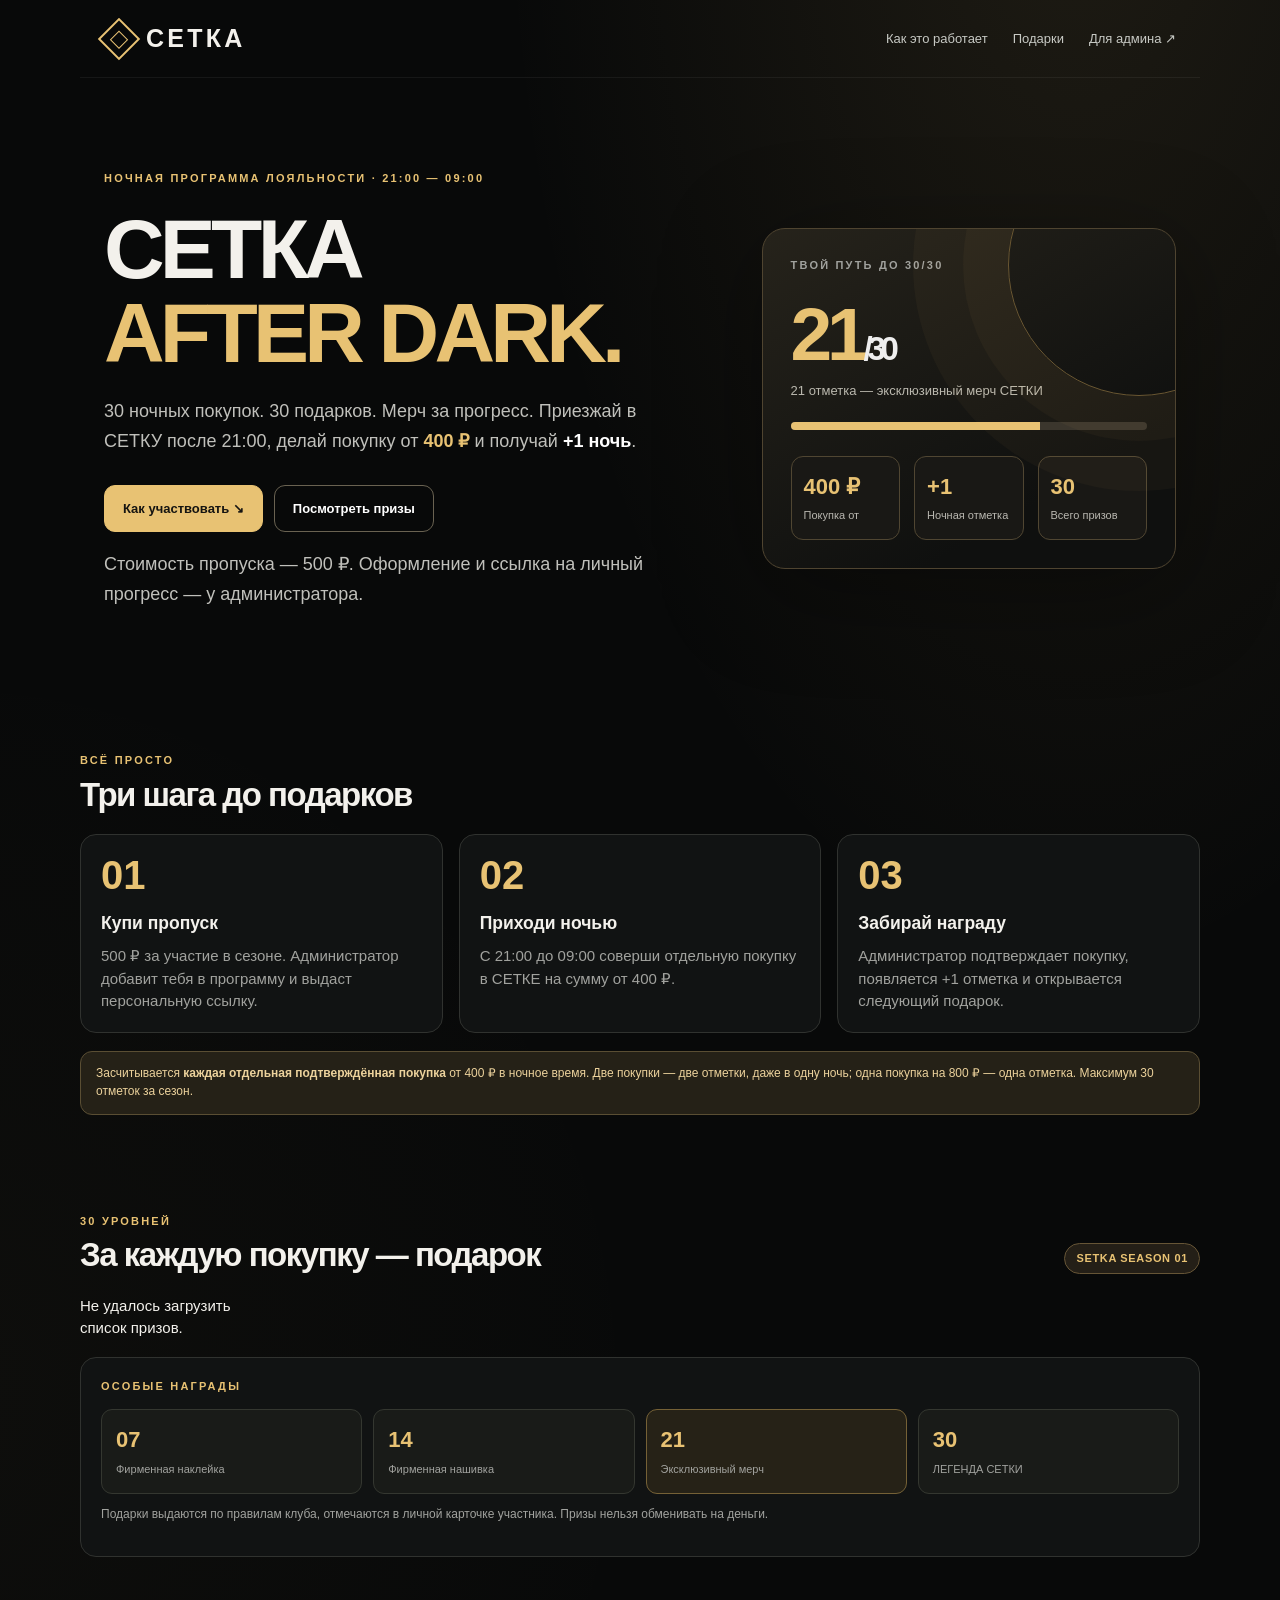
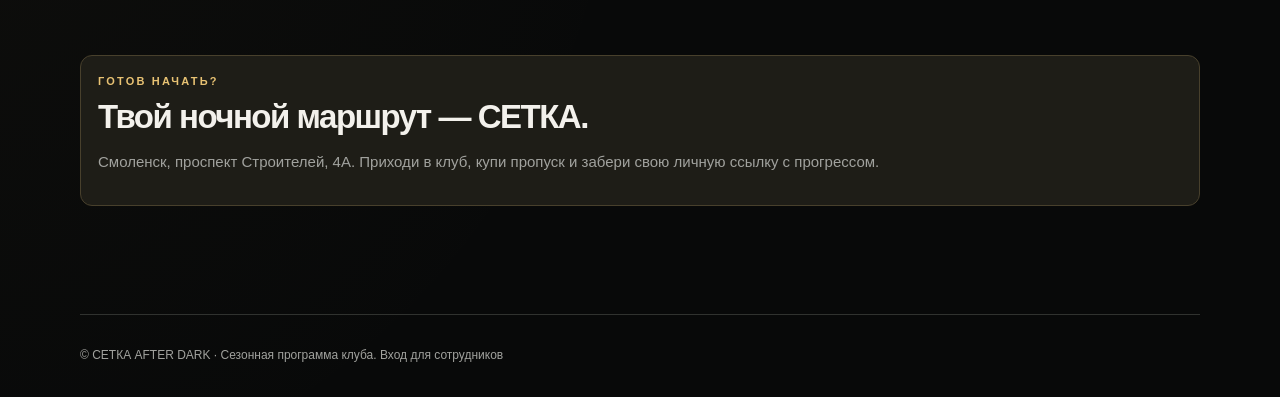
==== static/index.html @ d8ca376a "Rename index.html to static/index.html" ====
<!doctype html><html lang="ru"><head><meta charset="UTF-8"><meta name="viewport" content="width=device-width,initial-scale=1"><meta name="theme-color" content="#080909"><meta name="description" content="СЕТКА AFTER DARK — клубная ночная программа: 30 покупок после 21:00, подарки и мерч."><title>СЕТКА AFTER DARK — 30 ночных покупок</title><link rel="stylesheet" href="/app.css"></head><body data-page="home">
<header class="wrap topbar"><a class="brand" href="/"><i class="brand-icon"></i>СЕТКА</a><nav class="nav"><a href="#how">Как это работает</a><a href="#prizes">Подарки</a><a class="keep" href="/admin">Для админа ↗</a></nav></header>
<main><section class="wrap hero"><div><div class="eyebrow">НОЧНАЯ ПРОГРАММА ЛОЯЛЬНОСТИ · 21:00 — 09:00</div><h1>СЕТКА<br><em>AFTER DARK.</em></h1><p>30 ночных покупок. 30 подарков. Мерч за прогресс. Приезжай в СЕТКУ после 21:00, делай покупку от <b style="color:#e8c273">400 ₽</b> и получай <b style="color:#fff">+1 ночь</b>.</p><div class="actions"><a class="btn btn-gold" href="#how">Как участвовать ↘</a><a class="btn btn-ghost" href="#prizes">Посмотреть призы</a></div><p class="small muted" style="margin-top:18px">Стоимость пропуска — 500 ₽. Оформление и ссылка на личный прогресс — у администратора.</p></div><div class="hero-visual"><div class="vtitle">ТВОЙ ПУТЬ ДО 30/30</div><div class="big-number">21<span style="font-size:33px;color:#eee">/30</span></div><div class="visual-note">21 отметка — эксклюзивный мерч СЕТКИ</div><div class="demo-progress"><div></div></div><div class="three"><div class="mini"><b>400 ₽</b><span>Покупка от</span></div><div class="mini"><b>+1</b><span>Ночная отметка</span></div><div class="mini"><b>30</b><span>Всего призов</span></div></div></div></section>
<section class="wrap section" id="how"><div class="section-head"><div><div class="eyebrow">ВСЁ ПРОСТО</div><h2>Три шага до подарков</h2></div></div><div class="cards"><div class="step-card"><div class="step-num">01</div><h3>Купи пропуск</h3><p>500 ₽ за участие в сезоне. Администратор добавит тебя в программу и выдаст персональную ссылку.</p></div><div class="step-card"><div class="step-num">02</div><h3>Приходи ночью</h3><p>С 21:00 до 09:00 соверши отдельную покупку в СЕТКЕ на сумму от 400 ₽.</p></div><div class="step-card"><div class="step-num">03</div><h3>Забирай награду</h3><p>Администратор подтверждает покупку, появляется +1 отметка и открывается следующий подарок.</p></div></div><div class="notice" style="margin-top:18px">Засчитывается <b>каждая отдельная подтверждённая покупка</b> от 400 ₽ в ночное время. Две покупки — две отметки, даже в одну ночь; одна покупка на 800 ₽ — одна отметка. Максимум 30 отметок за сезон.</div></section>
<section class="wrap section" id="prizes"><div class="section-head"><div><div class="eyebrow">30 УРОВНЕЙ</div><h2>За каждую покупку — подарок</h2></div><span class="chip">SETKA SEASON 01</span></div><div id="homePrizes" class="prizes-grid"></div><div class="panel" style="margin-top:18px"><div class="eyebrow">ОСОБЫЕ НАГРАДЫ</div><div class="milestones" style="margin-top:15px"><div class="milestone"><b>07</b><span>Фирменная наклейка</span></div><div class="milestone"><b>14</b><span>Фирменная нашивка</span></div><div class="milestone on"><b>21</b><span>Эксклюзивный мерч</span></div><div class="milestone"><b>30</b><span>ЛЕГЕНДА СЕТКИ</span></div></div><p class="muted small">Подарки выдаются по правилам клуба, отмечаются в личной карточке участника. Призы нельзя обменивать на деньги.</p></div></section>
<section class="wrap section"><div class="callout"><div class="eyebrow">ГОТОВ НАЧАТЬ?</div><h2 style="margin:10px 0">Твой ночной маршрут — СЕТКА.</h2><p class="muted">Смоленск, проспект Строителей, 4А. Приходи в клуб, купи пропуск и забери свою личную ссылку с прогрессом.</p></div></section></main><footer class="wrap footer">© СЕТКА AFTER DARK · Сезонная программа клуба. <a href="/admin">Вход для сотрудников</a></footer><script src="/app.js" defer></script></body></html>
---- app.css ----
:root{--bg:#080909;--surface:#111313;--surface2:#1a1c1b;--surface3:#242625;--gold:#e8c273;--gold2:#aa8a4d;--fg:#f3f1ec;--muted:#a1a29e;--line:#30322f;--green:#9fd7ab;--red:#ffa39c;--r:16px}*{box-sizing:border-box}html{scroll-behavior:smooth}body{margin:0;background:radial-gradient(ellipse at 84% -10%,rgba(232,194,115,.10),transparent 38%),radial-gradient(ellipse at -5% 70%,rgba(187,160,99,.035),transparent 38%),var(--bg);color:var(--fg);font:15px/1.48 Inter,Arial,Helvetica,sans-serif;min-height:100vh}button,input{font:inherit}button{cursor:pointer}a{color:inherit;text-decoration:none}a:hover{color:var(--gold)}.wrap{max-width:1120px;margin:auto;padding:0 24px}.topbar{height:78px;display:flex;align-items:center;justify-content:space-between;border-bottom:1px solid rgba(255,255,255,.055)}.brand{font-size:25px;font-weight:900;letter-spacing:.13em;display:flex;align-items:center;gap:12px}.brand-icon{width:30px;height:30px;border:2px solid var(--gold);transform:rotate(45deg);display:inline-grid;place-items:center}.brand-icon:after{content:'';width:11px;height:11px;border:1px solid var(--gold)}.eyebrow{font-size:11px;font-weight:800;letter-spacing:.2em;color:var(--gold);text-transform:uppercase}.nav{display:flex;align-items:center;gap:25px;font-size:13px;color:#c7c9c4}.chip{color:var(--gold);border:1px solid #665536;background:#241f17;border-radius:999px;padding:6px 11px;font-size:11px;font-weight:800;letter-spacing:.06em}.hero{display:grid;grid-template-columns:1.2fr .8fr;gap:36px;align-items:center;padding-top:92px;padding-bottom:85px}.hero h1{font-size:clamp(42px,7vw,84px);line-height:1;letter-spacing:-.057em;margin:21px 0 22px;font-weight:900}.hero h1 em{color:var(--gold);font-style:normal}.hero p{color:#c0c0bb;font-size:18px;max-width:560px;line-height:1.65}.actions{display:flex;flex-wrap:wrap;gap:11px;margin-top:28px}.btn{border:1px solid var(--line);background:#222522;color:#fff;padding:13px 18px;min-height:47px;border-radius:11px;display:inline-flex;align-items:center;justify-content:center;gap:9px;font-size:13px;font-weight:800;transition:filter .15s,transform .15s}.btn:hover{filter:brightness(1.1);color:inherit}.btn:active{transform:translateY(1px)}.btn-gold{background:var(--gold);color:#151411;border-color:var(--gold)}.btn-gold:hover{color:#151411}.btn-ghost{background:transparent;border-color:#696251}.btn-red{background:#4a201d;border-color:#6e3530;color:#ffd2ce}.btn-small{font-size:12px;min-height:36px;padding:7px 10px}.btn:disabled{opacity:.48;cursor:not-allowed}.hero-visual{background:linear-gradient(150deg,#26231b,#0f100f 75%);border:1px solid #4f4430;border-radius:23px;padding:28px;box-shadow:0 20px 100px rgba(0,0,0,.35);position:relative;overflow:hidden}.hero-visual:before{content:'';position:absolute;width:260px;height:260px;right:-95px;top:-95px;border:1px solid #6a5732;border-radius:50%;box-shadow:0 0 0 45px rgba(232,194,115,.035),0 0 0 95px rgba(232,194,115,.035)}.vtitle{font-size:11px;color:var(--muted);letter-spacing:.2em;font-weight:800}.big-number{font-weight:900;font-size:75px;letter-spacing:-.07em;line-height:1.1;color:var(--gold);margin:20px 0 5px}.visual-note{font-size:13px;color:#bab8ae}.demo-progress{width:100%;height:8px;border-radius:12px;overflow:hidden;background:#34312a;margin-top:22px}.demo-progress>div{background:var(--gold);height:100%;width:70%}.three{display:grid;grid-template-columns:repeat(3,1fr);gap:14px;margin-top:26px}.mini{border:1px solid #504632;background:#191815;border-radius:12px;padding:14px 12px}.mini b{display:block;color:var(--gold);font-size:22px}.mini span{font-size:11px;color:#b9b7b0}.section{padding:40px 0 58px}.section-head{display:flex;align-items:end;justify-content:space-between;gap:20px;margin-bottom:21px}.section h2{font-size:33px;line-height:1.12;letter-spacing:-.045em;margin:8px 0 0}.muted{color:var(--muted)}.small{font-size:12px}.cards{display:grid;grid-template-columns:repeat(3,1fr);gap:16px}.panel,.stat,.prize-card,.step-card{background:var(--surface);border:1px solid var(--line);border-radius:var(--r);padding:20px}.step-num{font-size:40px;font-weight:900;color:var(--gold);line-height:1}.step-card h3{margin:16px 0 8px}.step-card p{color:var(--muted);margin:0}.prizes-grid{display:grid;grid-template-columns:repeat(6,1fr);gap:9px}.prize-preview{min-height:100px;background:linear-gradient(145deg,#1e201d,#111311);border:1px solid #33362e;border-radius:13px;padding:11px;display:flex;flex-direction:column;justify-content:space-between}.prize-preview .num{font-size:12px;font-weight:900;color:var(--gold)}.prize-preview strong{font-size:12px;line-height:1.25}.footer{border-top:1px solid var(--line);margin-top:50px;padding:32px 0;color:var(--muted);font-size:12px}.centered{min-height:calc(100vh - 78px);display:flex;align-items:center;justify-content:center;padding:32px 0}.login{width:min(430px,100%);padding:32px}.login h1{font-size:29px;margin:7px 0 8px}.field{display:flex;flex-direction:column;gap:7px;min-width:0}.field label{font-size:12px;color:#c6c8c1;font-weight:700}.field input{background:#1c1e1b;color:var(--fg);border:1px solid #484b44;border-radius:10px;padding:12px 13px;min-height:44px;width:100%;outline:0}.field input:focus{border-color:var(--gold)}.field input[type=checkbox]{width:18px;height:18px;min-height:18px;accent-color:var(--gold)}.form-grid{display:grid;grid-template-columns:repeat(2,1fr);gap:15px}.field.span2{grid-column:span 2}.form-row{display:flex;align-items:center;gap:10px}.topspace{margin-top:18px}.admin-layout{display:grid;grid-template-columns:240px 1fr;gap:26px;padding-top:30px;padding-bottom:50px;min-height:calc(100vh - 78px)}.sidebar{border-right:1px solid var(--line);padding:8px 20px 20px 0}.side-item{display:block;width:100%;text-align:left;padding:14px 12px;background:transparent;border:1px solid transparent;color:#b7bab2;border-radius:10px;margin-bottom:5px;font-weight:700;font-size:13px}.side-item.active{background:#29261e;border-color:#51452b;color:var(--gold)}.main{min-width:0}.dash-head{display:flex;justify-content:space-between;align-items:start;gap:16px;margin-bottom:21px}.dash-head h1{font-size:32px;letter-spacing:-.035em;margin:5px 0}.stats{display:grid;grid-template-columns:repeat(3,1fr);gap:14px;margin-bottom:18px}.stat b{display:block;font-size:29px;letter-spacing:-.04em;margin-top:7px}.stat span{font-size:12px;color:var(--muted)}.line{height:1px;background:var(--line);margin:18px 0}.toolbar{display:flex;gap:10px;align-items:center;margin-bottom:15px}.toolbar input{flex:1;min-width:0;background:#1c1e1b;color:#fff;border:1px solid #44473e;border-radius:10px;padding:12px}.table-wrap{overflow:auto;border:1px solid var(--line);border-radius:12px}.data-table{width:100%;border-collapse:collapse;min-width:510px;text-align:left}.data-table th{font-size:11px;letter-spacing:.1em;color:var(--muted);background:#1b1d1a;text-transform:uppercase;padding:13px 15px}.data-table td{padding:13px 15px;border-top:1px solid var(--line);font-size:13px}.clickrow{cursor:pointer}.clickrow:hover{background:#262722}.valuebar{background:#31342f;border-radius:5px;height:6px;overflow:hidden;min-width:70px}.valuebar>span{height:100%;display:block;background:var(--gold)}.kbadge{display:inline-block;border-radius:6px;padding:4px 8px;color:var(--green);background:#203127;font-size:11px;font-weight:800}.kbadge.warn{color:var(--gold);background:#322a1a}.prizelist{display:grid;grid-template-columns:repeat(2,1fr);gap:9px}.reward-item{padding:12px;border-radius:12px;border:1px solid var(--line);display:flex;align-items:center;gap:12px;background:#1a1c19}.reward-item.done{border-color:#405640;background:#1c241c}.reward-num{width:36px;height:36px;border-radius:9px;background:#302b20;color:var(--gold);font-weight:800;display:grid;place-items:center;flex-shrink:0}.reward-detail{flex:1;min-width:0}.reward-detail b{font-size:12px;display:block}.reward-detail span{font-size:11px;color:var(--muted)}.notice{background:#252117;border:1px solid #5a4e33;border-radius:12px;padding:13px 15px;color:#ecd29c;font-size:12px}.toast{position:fixed;right:18px;bottom:18px;z-index:20;max-width:min(440px,calc(100vw - 36px));background:#263326;color:#e6ffe9;border:1px solid #4b7a53;box-shadow:0 12px 50px #0009;border-radius:12px;padding:14px 18px;font-size:13px}.toast.bad{background:#392220;border-color:#95554f;color:#ffcdca}.hide{display:none!important}.ring{--p:0;position:relative;width:185px;height:185px;border-radius:50%;background:conic-gradient(var(--gold) calc(var(--p)*1%),#34362e 0);display:grid;place-items:center;margin:auto}.ring:before{content:'';position:absolute;inset:14px;border-radius:50%;background:#151715}.ring-inner{position:relative;text-align:center}.ring-inner b{font-size:49px;color:var(--gold);letter-spacing:-.08em;line-height:1}.ring-inner span{display:block;color:var(--muted);font-size:11px}.player-hero{display:grid;grid-template-columns:1fr 225px;gap:20px;align-items:center}.player-hero h1{font-size:clamp(30px,4vw,46px);margin:8px 0 6px}.player-hero .subtitle{color:var(--muted)}.milestones{display:grid;grid-template-columns:repeat(4,1fr);gap:11px}.milestone{background:#191b18;border:1px solid #343730;border-radius:11px;padding:14px}.milestone.on{border-color:#756136;background:#262217}.milestone b{display:block;color:var(--gold);font-size:22px}.milestone span{color:var(--muted);font-size:11px}.history{font-size:12px}.icon-dot{width:7px;height:7px;border-radius:50%;background:var(--gold);display:inline-block;margin-right:6px}details summary{cursor:pointer;padding:12px 0;color:var(--gold)}.callout{background:#1e1d17;border:1px solid #48402c;padding:17px;border-radius:12px}.callout b{color:var(--gold)}.copy-wrap{display:flex;gap:7px}.copy-wrap input{background:#1a1c1b;border:1px solid #44473f;padding:9px 11px;color:var(--fg);min-width:0;flex:1;border-radius:9px;font-size:12px}.audit li{margin-bottom:10px;font-size:12px;color:#bfc1bb}.audit time{color:var(--gold);font-size:11px}.only-mobile{display:none}@media(max-width:850px){.hero{grid-template-columns:1fr;gap:20px;padding-top:56px}.hero-visual{max-width:580px}.prizes-grid{grid-template-columns:repeat(3,1fr)}.cards{grid-template-columns:1fr}.admin-layout{grid-template-columns:1fr;gap:10px}.sidebar{border-right:0;border-bottom:1px solid var(--line);padding:0;display:flex;gap:7px;overflow:auto}.side-item{width:auto;white-space:nowrap;padding:11px 12px}.dash-head{flex-wrap:wrap}}@media(max-width:580px){.wrap{padding:0 15px}.topbar{height:68px}.brand{font-size:20px}.nav{gap:10px}.nav a:not(.keep){display:none}.hero{padding-top:40px;padding-bottom:45px}.hero h1{font-size:53px}.hero p{font-size:15px}.section{padding:25px 0}.section h2{font-size:27px}.prizes-grid{grid-template-columns:repeat(2,1fr)}.stats{grid-template-columns:1fr 1fr}.stats .stat:last-child{grid-column:span 2}.prizelist{grid-template-columns:1fr}.form-grid{grid-template-columns:1fr}.field.span2{grid-column:span 1}.player-hero{grid-template-columns:1fr}.ring{width:160px;height:160px}.milestones{grid-template-columns:repeat(2,1fr)}.login{padding:22px}.dash-head h1{font-size:28px}.only-mobile{display:initial}}
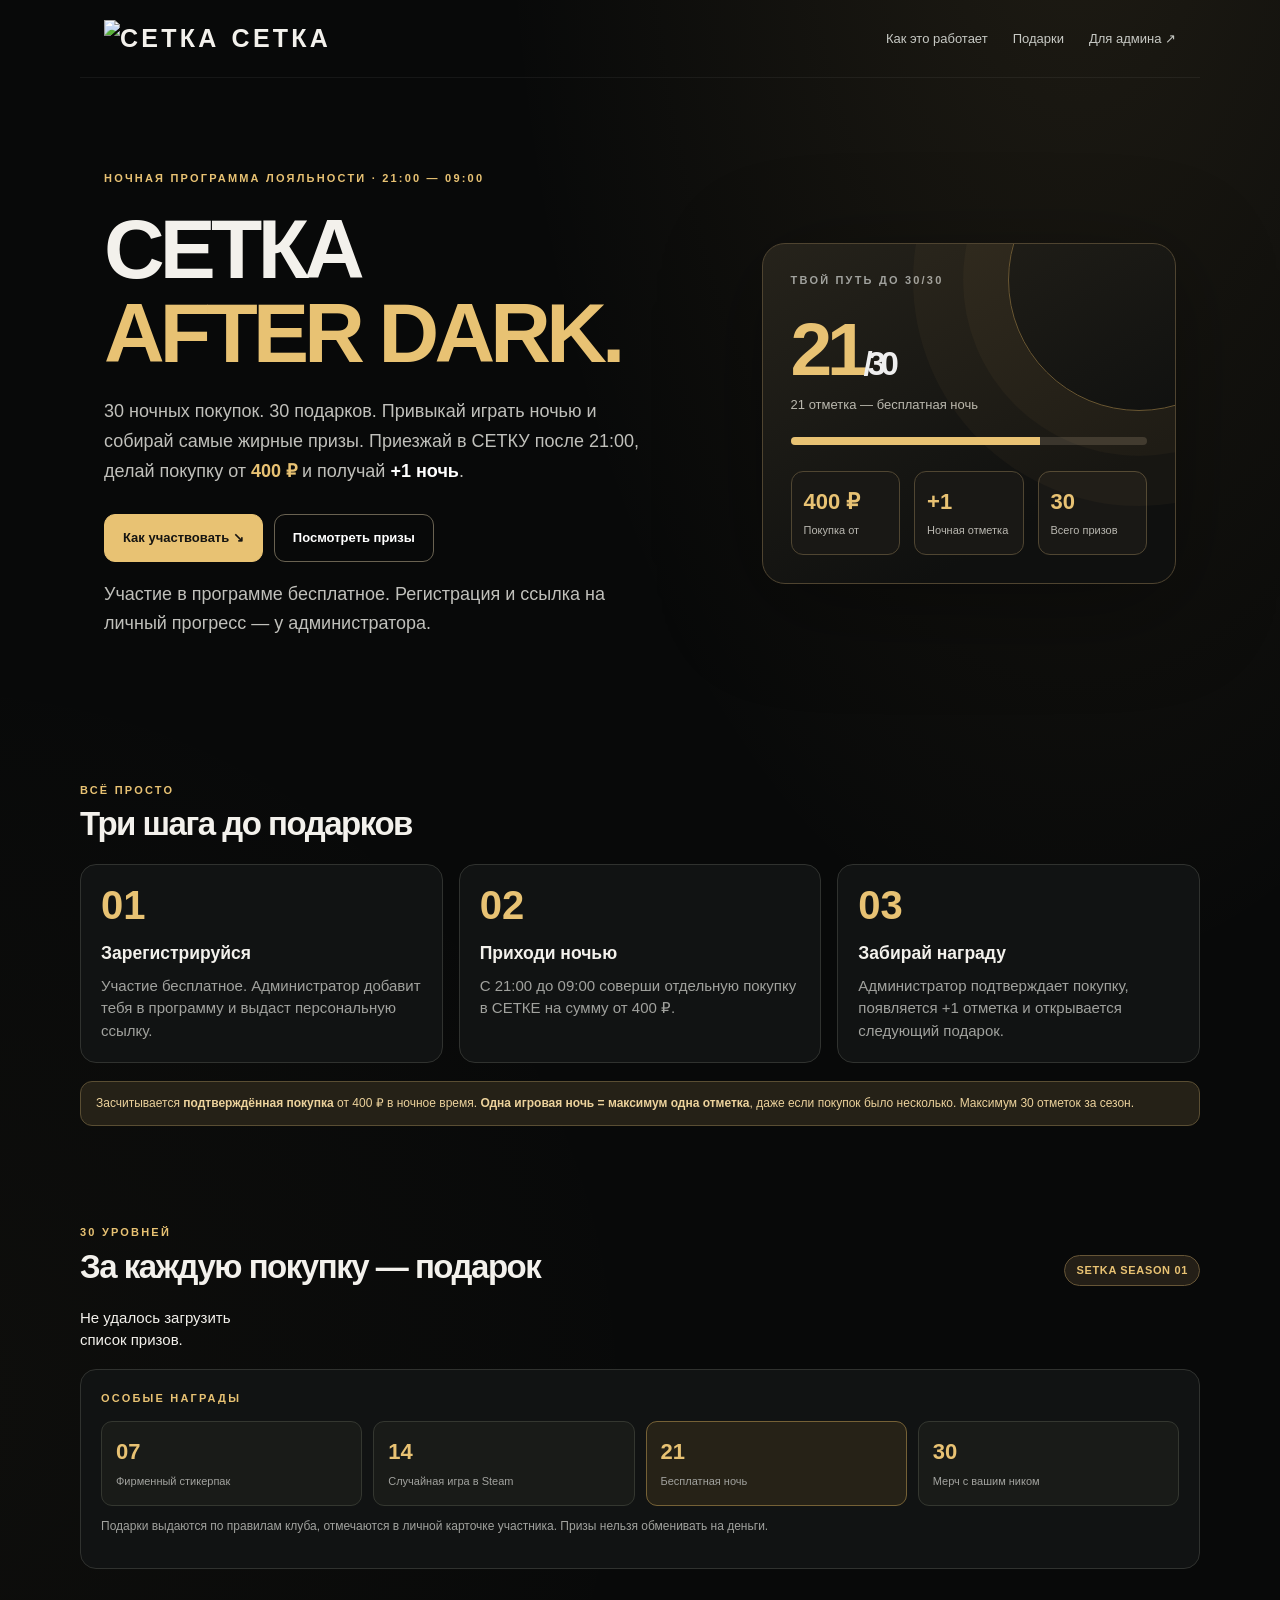
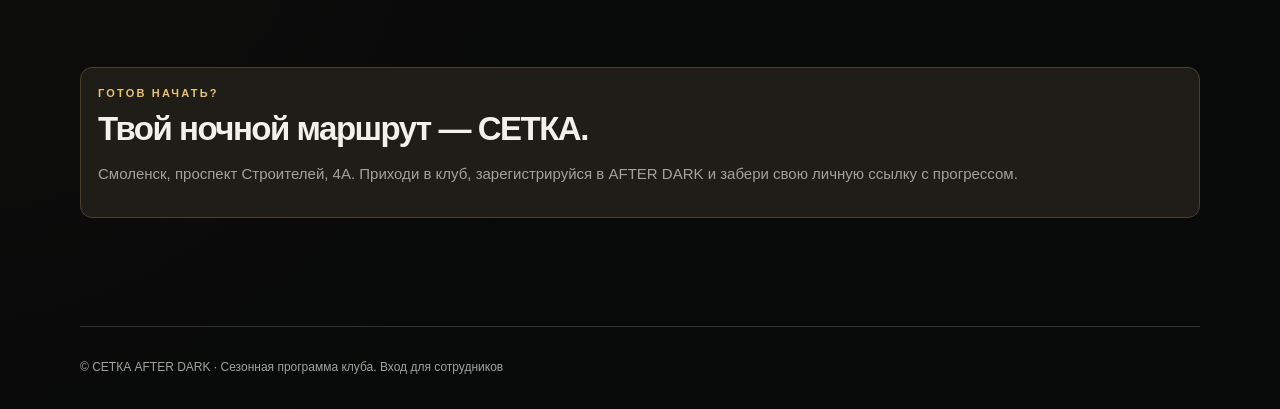
==== commit 8fad202a: "Add files via upload" ====
--- a/static/index.html
+++ b/static/index.html
@@ -1,6 +1,6 @@
 <!doctype html><html lang="ru"><head><meta charset="UTF-8"><meta name="viewport" content="width=device-width,initial-scale=1"><meta name="theme-color" content="#080909"><meta name="description" content="СЕТКА AFTER DARK — клубная ночная программа: 30 покупок после 21:00, подарки и мерч."><title>СЕТКА AFTER DARK — 30 ночных покупок</title><link rel="stylesheet" href="/app.css"></head><body data-page="home">
-<header class="wrap topbar"><a class="brand" href="/"><i class="brand-icon"></i>СЕТКА</a><nav class="nav"><a href="#how">Как это работает</a><a href="#prizes">Подарки</a><a class="keep" href="/admin">Для админа ↗</a></nav></header>
-<main><section class="wrap hero"><div><div class="eyebrow">НОЧНАЯ ПРОГРАММА ЛОЯЛЬНОСТИ · 21:00 — 09:00</div><h1>СЕТКА<br><em>AFTER DARK.</em></h1><p>30 ночных покупок. 30 подарков. Мерч за прогресс. Приезжай в СЕТКУ после 21:00, делай покупку от <b style="color:#e8c273">400 ₽</b> и получай <b style="color:#fff">+1 ночь</b>.</p><div class="actions"><a class="btn btn-gold" href="#how">Как участвовать ↘</a><a class="btn btn-ghost" href="#prizes">Посмотреть призы</a></div><p class="small muted" style="margin-top:18px">Стоимость пропуска — 500 ₽. Оформление и ссылка на личный прогресс — у администратора.</p></div><div class="hero-visual"><div class="vtitle">ТВОЙ ПУТЬ ДО 30/30</div><div class="big-number">21<span style="font-size:33px;color:#eee">/30</span></div><div class="visual-note">21 отметка — эксклюзивный мерч СЕТКИ</div><div class="demo-progress"><div></div></div><div class="three"><div class="mini"><b>400 ₽</b><span>Покупка от</span></div><div class="mini"><b>+1</b><span>Ночная отметка</span></div><div class="mini"><b>30</b><span>Всего призов</span></div></div></div></section>
-<section class="wrap section" id="how"><div class="section-head"><div><div class="eyebrow">ВСЁ ПРОСТО</div><h2>Три шага до подарков</h2></div></div><div class="cards"><div class="step-card"><div class="step-num">01</div><h3>Купи пропуск</h3><p>500 ₽ за участие в сезоне. Администратор добавит тебя в программу и выдаст персональную ссылку.</p></div><div class="step-card"><div class="step-num">02</div><h3>Приходи ночью</h3><p>С 21:00 до 09:00 соверши отдельную покупку в СЕТКЕ на сумму от 400 ₽.</p></div><div class="step-card"><div class="step-num">03</div><h3>Забирай награду</h3><p>Администратор подтверждает покупку, появляется +1 отметка и открывается следующий подарок.</p></div></div><div class="notice" style="margin-top:18px">Засчитывается <b>каждая отдельная подтверждённая покупка</b> от 400 ₽ в ночное время. Две покупки — две отметки, даже в одну ночь; одна покупка на 800 ₽ — одна отметка. Максимум 30 отметок за сезон.</div></section>
-<section class="wrap section" id="prizes"><div class="section-head"><div><div class="eyebrow">30 УРОВНЕЙ</div><h2>За каждую покупку — подарок</h2></div><span class="chip">SETKA SEASON 01</span></div><div id="homePrizes" class="prizes-grid"></div><div class="panel" style="margin-top:18px"><div class="eyebrow">ОСОБЫЕ НАГРАДЫ</div><div class="milestones" style="margin-top:15px"><div class="milestone"><b>07</b><span>Фирменная наклейка</span></div><div class="milestone"><b>14</b><span>Фирменная нашивка</span></div><div class="milestone on"><b>21</b><span>Эксклюзивный мерч</span></div><div class="milestone"><b>30</b><span>ЛЕГЕНДА СЕТКИ</span></div></div><p class="muted small">Подарки выдаются по правилам клуба, отмечаются в личной карточке участника. Призы нельзя обменивать на деньги.</p></div></section>
-<section class="wrap section"><div class="callout"><div class="eyebrow">ГОТОВ НАЧАТЬ?</div><h2 style="margin:10px 0">Твой ночной маршрут — СЕТКА.</h2><p class="muted">Смоленск, проспект Строителей, 4А. Приходи в клуб, купи пропуск и забери свою личную ссылку с прогрессом.</p></div></section></main><footer class="wrap footer">© СЕТКА AFTER DARK · Сезонная программа клуба. <a href="/admin">Вход для сотрудников</a></footer><script src="/app.js" defer></script></body></html>
+<header class="wrap topbar"><a class="brand" href="/"><img class="brand-logo" src="/logo.png" alt="СЕТКА"><span>СЕТКА</span></a><nav class="nav"><a href="#how">Как это работает</a><a href="#prizes">Подарки</a><a class="keep" href="/admin">Для админа ↗</a></nav></header>
+<main><section class="wrap hero"><div><div class="eyebrow">НОЧНАЯ ПРОГРАММА ЛОЯЛЬНОСТИ · 21:00 — 09:00</div><h1>СЕТКА<br><em>AFTER DARK.</em></h1><p>30 ночных покупок. 30 подарков. Привыкай играть ночью и собирай самые жирные призы. Приезжай в СЕТКУ после 21:00, делай покупку от <b style="color:#e8c273">400 ₽</b> и получай <b style="color:#fff">+1 ночь</b>.</p><div class="actions"><a class="btn btn-gold" href="#how">Как участвовать ↘</a><a class="btn btn-ghost" href="#prizes">Посмотреть призы</a></div><p class="small muted" style="margin-top:18px">Участие в программе бесплатное. Регистрация и ссылка на личный прогресс — у администратора.</p></div><div class="hero-visual"><div class="vtitle">ТВОЙ ПУТЬ ДО 30/30</div><div class="big-number">21<span style="font-size:33px;color:#eee">/30</span></div><div class="visual-note">21 отметка — бесплатная ночь</div><div class="demo-progress"><div></div></div><div class="three"><div class="mini"><b>400 ₽</b><span>Покупка от</span></div><div class="mini"><b>+1</b><span>Ночная отметка</span></div><div class="mini"><b>30</b><span>Всего призов</span></div></div></div></section>
+<section class="wrap section" id="how"><div class="section-head"><div><div class="eyebrow">ВСЁ ПРОСТО</div><h2>Три шага до подарков</h2></div></div><div class="cards"><div class="step-card"><div class="step-num">01</div><h3>Зарегистрируйся</h3><p>Участие бесплатное. Администратор добавит тебя в программу и выдаст персональную ссылку.</p></div><div class="step-card"><div class="step-num">02</div><h3>Приходи ночью</h3><p>С 21:00 до 09:00 соверши отдельную покупку в СЕТКЕ на сумму от 400 ₽.</p></div><div class="step-card"><div class="step-num">03</div><h3>Забирай награду</h3><p>Администратор подтверждает покупку, появляется +1 отметка и открывается следующий подарок.</p></div></div><div class="notice" style="margin-top:18px">Засчитывается <b>подтверждённая покупка</b> от 400 ₽ в ночное время. <b>Одна игровая ночь = максимум одна отметка</b>, даже если покупок было несколько. Максимум 30 отметок за сезон.</div></section>
+<section class="wrap section" id="prizes"><div class="section-head"><div><div class="eyebrow">30 УРОВНЕЙ</div><h2>За каждую покупку — подарок</h2></div><span class="chip">SETKA SEASON 01</span></div><div id="homePrizes" class="prizes-grid"></div><div class="panel" style="margin-top:18px"><div class="eyebrow">ОСОБЫЕ НАГРАДЫ</div><div class="milestones" style="margin-top:15px"><div class="milestone"><b>07</b><span>Фирменный стикерпак</span></div><div class="milestone"><b>14</b><span>Случайная игра в Steam</span></div><div class="milestone on"><b>21</b><span>Бесплатная ночь</span></div><div class="milestone"><b>30</b><span>Мерч с вашим ником</span></div></div><p class="muted small">Подарки выдаются по правилам клуба, отмечаются в личной карточке участника. Призы нельзя обменивать на деньги.</p></div></section>
+<section class="wrap section"><div class="callout"><div class="eyebrow">ГОТОВ НАЧАТЬ?</div><h2 style="margin:10px 0">Твой ночной маршрут — СЕТКА.</h2><p class="muted">Смоленск, проспект Строителей, 4А. Приходи в клуб, зарегистрируйся в AFTER DARK и забери свою личную ссылку с прогрессом.</p></div></section></main><footer class="wrap footer">© СЕТКА AFTER DARK · Сезонная программа клуба. <a href="/admin">Вход для сотрудников</a></footer><script src="/app.js" defer></script></body></html>
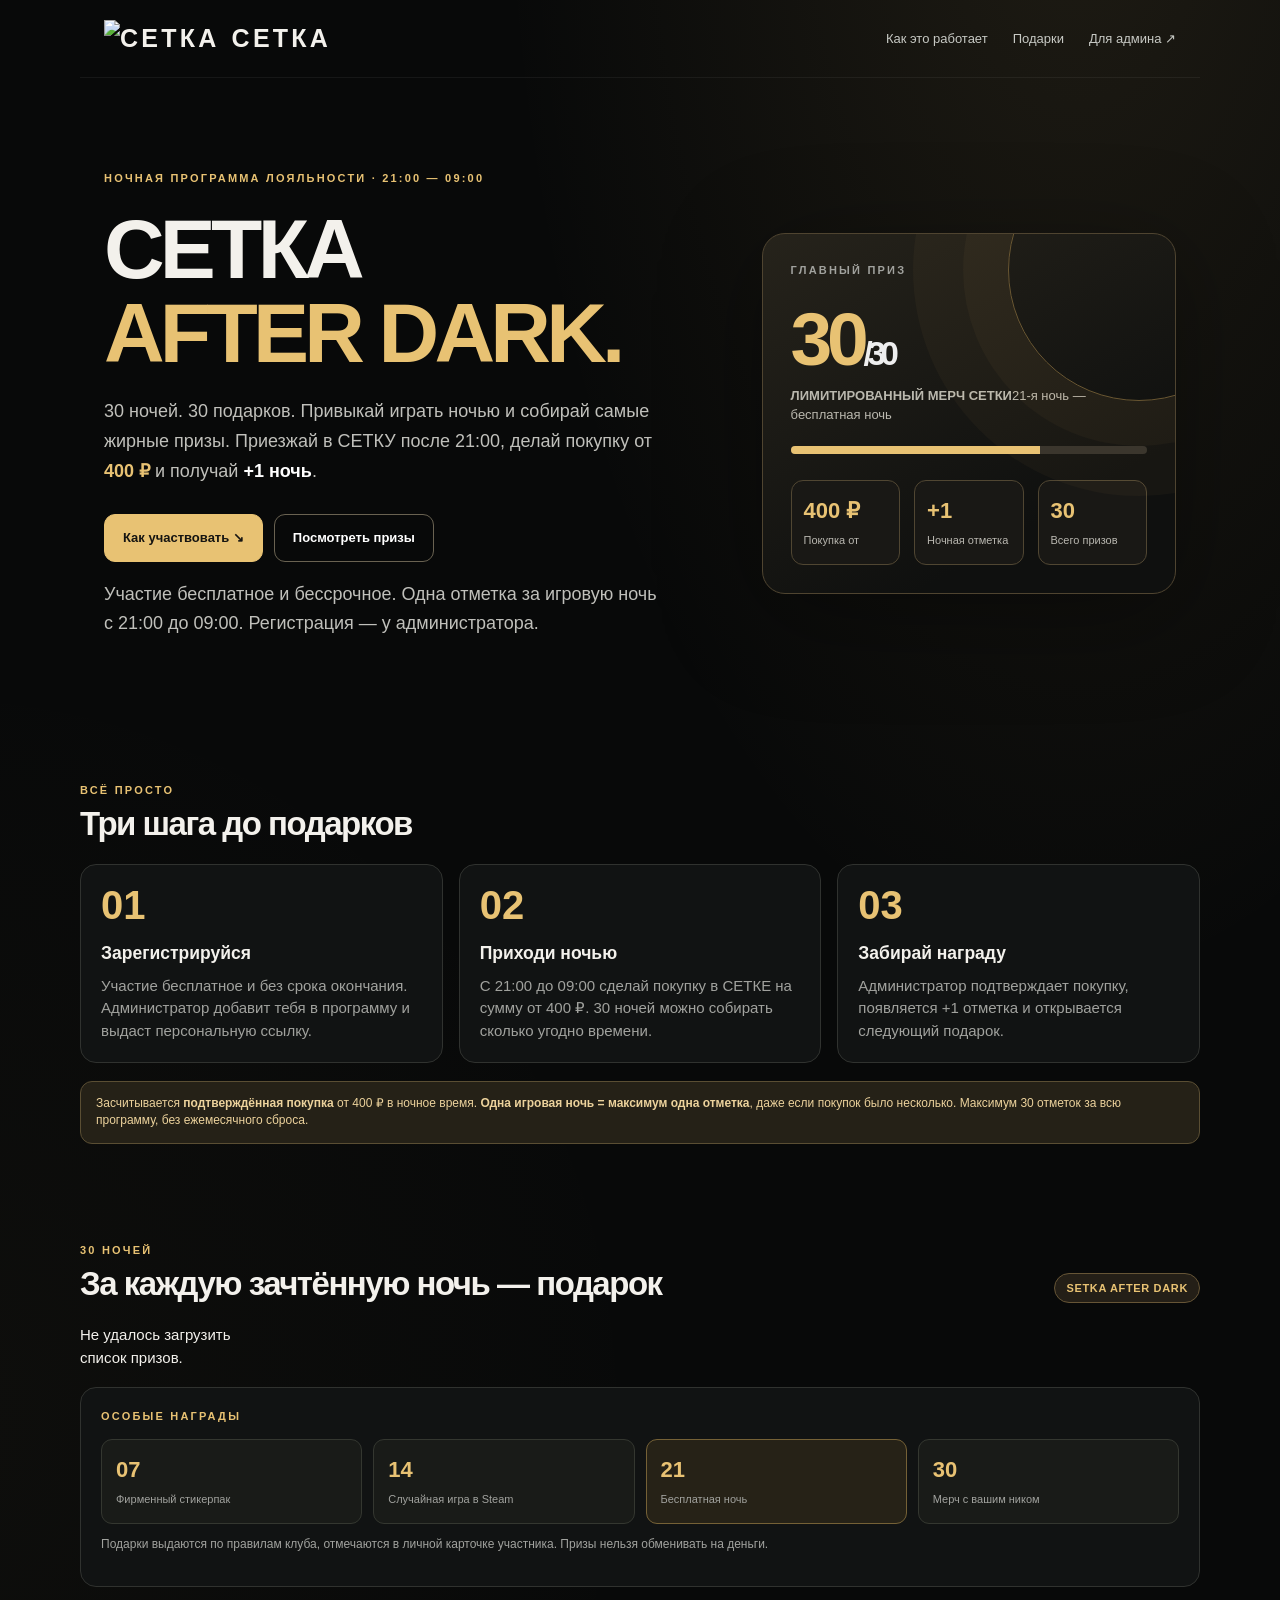
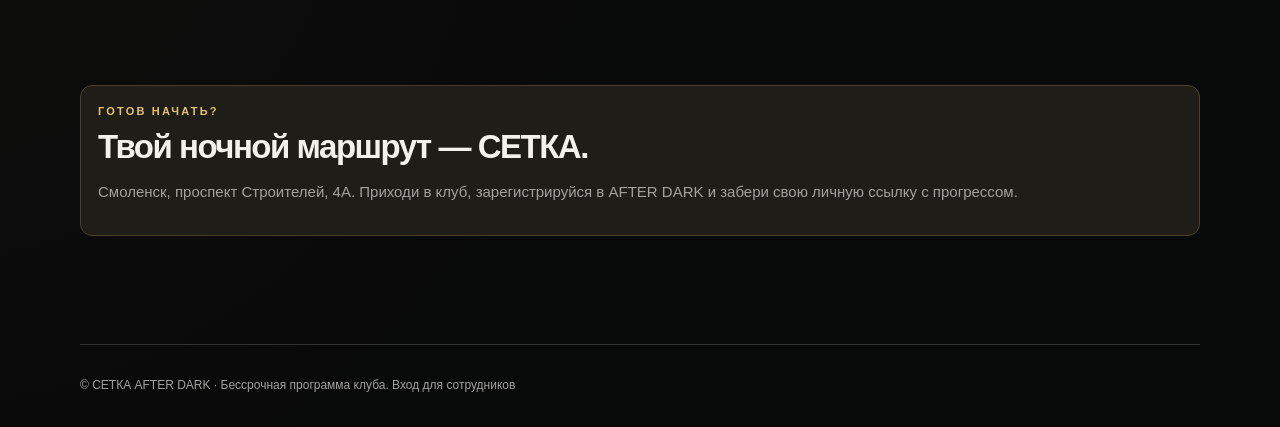
==== commit fd37b2fa: "Add files via upload" ====
--- a/static/index.html
+++ b/static/index.html
@@ -1,6 +1,6 @@
 <!doctype html><html lang="ru"><head><meta charset="UTF-8"><meta name="viewport" content="width=device-width,initial-scale=1"><meta name="theme-color" content="#080909"><meta name="description" content="СЕТКА AFTER DARK — клубная ночная программа: 30 покупок после 21:00, подарки и мерч."><title>СЕТКА AFTER DARK — 30 ночных покупок</title><link rel="stylesheet" href="/app.css"></head><body data-page="home">
 <header class="wrap topbar"><a class="brand" href="/"><img class="brand-logo" src="/logo.png" alt="СЕТКА"><span>СЕТКА</span></a><nav class="nav"><a href="#how">Как это работает</a><a href="#prizes">Подарки</a><a class="keep" href="/admin">Для админа ↗</a></nav></header>
-<main><section class="wrap hero"><div><div class="eyebrow">НОЧНАЯ ПРОГРАММА ЛОЯЛЬНОСТИ · 21:00 — 09:00</div><h1>СЕТКА<br><em>AFTER DARK.</em></h1><p>30 ночных покупок. 30 подарков. Привыкай играть ночью и собирай самые жирные призы. Приезжай в СЕТКУ после 21:00, делай покупку от <b style="color:#e8c273">400 ₽</b> и получай <b style="color:#fff">+1 ночь</b>.</p><div class="actions"><a class="btn btn-gold" href="#how">Как участвовать ↘</a><a class="btn btn-ghost" href="#prizes">Посмотреть призы</a></div><p class="small muted" style="margin-top:18px">Участие в программе бесплатное. Регистрация и ссылка на личный прогресс — у администратора.</p></div><div class="hero-visual"><div class="vtitle">ТВОЙ ПУТЬ ДО 30/30</div><div class="big-number">21<span style="font-size:33px;color:#eee">/30</span></div><div class="visual-note">21 отметка — бесплатная ночь</div><div class="demo-progress"><div></div></div><div class="three"><div class="mini"><b>400 ₽</b><span>Покупка от</span></div><div class="mini"><b>+1</b><span>Ночная отметка</span></div><div class="mini"><b>30</b><span>Всего призов</span></div></div></div></section>
-<section class="wrap section" id="how"><div class="section-head"><div><div class="eyebrow">ВСЁ ПРОСТО</div><h2>Три шага до подарков</h2></div></div><div class="cards"><div class="step-card"><div class="step-num">01</div><h3>Зарегистрируйся</h3><p>Участие бесплатное. Администратор добавит тебя в программу и выдаст персональную ссылку.</p></div><div class="step-card"><div class="step-num">02</div><h3>Приходи ночью</h3><p>С 21:00 до 09:00 соверши отдельную покупку в СЕТКЕ на сумму от 400 ₽.</p></div><div class="step-card"><div class="step-num">03</div><h3>Забирай награду</h3><p>Администратор подтверждает покупку, появляется +1 отметка и открывается следующий подарок.</p></div></div><div class="notice" style="margin-top:18px">Засчитывается <b>подтверждённая покупка</b> от 400 ₽ в ночное время. <b>Одна игровая ночь = максимум одна отметка</b>, даже если покупок было несколько. Максимум 30 отметок за сезон.</div></section>
-<section class="wrap section" id="prizes"><div class="section-head"><div><div class="eyebrow">30 УРОВНЕЙ</div><h2>За каждую покупку — подарок</h2></div><span class="chip">SETKA SEASON 01</span></div><div id="homePrizes" class="prizes-grid"></div><div class="panel" style="margin-top:18px"><div class="eyebrow">ОСОБЫЕ НАГРАДЫ</div><div class="milestones" style="margin-top:15px"><div class="milestone"><b>07</b><span>Фирменный стикерпак</span></div><div class="milestone"><b>14</b><span>Случайная игра в Steam</span></div><div class="milestone on"><b>21</b><span>Бесплатная ночь</span></div><div class="milestone"><b>30</b><span>Мерч с вашим ником</span></div></div><p class="muted small">Подарки выдаются по правилам клуба, отмечаются в личной карточке участника. Призы нельзя обменивать на деньги.</p></div></section>
-<section class="wrap section"><div class="callout"><div class="eyebrow">ГОТОВ НАЧАТЬ?</div><h2 style="margin:10px 0">Твой ночной маршрут — СЕТКА.</h2><p class="muted">Смоленск, проспект Строителей, 4А. Приходи в клуб, зарегистрируйся в AFTER DARK и забери свою личную ссылку с прогрессом.</p></div></section></main><footer class="wrap footer">© СЕТКА AFTER DARK · Сезонная программа клуба. <a href="/admin">Вход для сотрудников</a></footer><script src="/app.js" defer></script></body></html>
+<main><section class="wrap hero"><div><div class="eyebrow">НОЧНАЯ ПРОГРАММА ЛОЯЛЬНОСТИ · 21:00 — 09:00</div><h1>СЕТКА<br><em>AFTER DARK.</em></h1><p>30 ночей. 30 подарков. Привыкай играть ночью и собирай самые жирные призы. Приезжай в СЕТКУ после 21:00, делай покупку от <b style="color:#e8c273">400 ₽</b> и получай <b style="color:#fff">+1 ночь</b>.</p><div class="actions"><a class="btn btn-gold" href="#how">Как участвовать ↘</a><a class="btn btn-ghost" href="#prizes">Посмотреть призы</a></div><p class="small muted" style="margin-top:18px">Участие бесплатное и бессрочное. Одна отметка за игровую ночь с 21:00 до 09:00. Регистрация — у администратора.</p></div><div class="hero-visual"><div class="vtitle">ГЛАВНЫЙ ПРИЗ</div><div class="big-number">30<span style="font-size:33px;color:#eee">/30</span></div><div class="visual-note"><strong>ЛИМИТИРОВАННЫЙ МЕРЧ СЕТКИ</strong><span class="hero-prize-sub">21-я ночь — бесплатная ночь</span></div><div class="demo-progress"><div></div></div><div class="three"><div class="mini"><b>400 ₽</b><span>Покупка от</span></div><div class="mini"><b>+1</b><span>Ночная отметка</span></div><div class="mini"><b>30</b><span>Всего призов</span></div></div></div></section>
+<section class="wrap section" id="how"><div class="section-head"><div><div class="eyebrow">ВСЁ ПРОСТО</div><h2>Три шага до подарков</h2></div></div><div class="cards"><div class="step-card"><div class="step-num">01</div><h3>Зарегистрируйся</h3><p>Участие бесплатное и без срока окончания. Администратор добавит тебя в программу и выдаст персональную ссылку.</p></div><div class="step-card"><div class="step-num">02</div><h3>Приходи ночью</h3><p>С 21:00 до 09:00 сделай покупку в СЕТКЕ на сумму от 400 ₽. 30 ночей можно собирать сколько угодно времени.</p></div><div class="step-card"><div class="step-num">03</div><h3>Забирай награду</h3><p>Администратор подтверждает покупку, появляется +1 отметка и открывается следующий подарок.</p></div></div><div class="notice" style="margin-top:18px">Засчитывается <b>подтверждённая покупка</b> от 400 ₽ в ночное время. <b>Одна игровая ночь = максимум одна отметка</b>, даже если покупок было несколько. Максимум 30 отметок за всю программу, без ежемесячного сброса.</div></section>
+<section class="wrap section" id="prizes"><div class="section-head"><div><div class="eyebrow">30 НОЧЕЙ</div><h2>За каждую зачтённую ночь — подарок</h2></div><span class="chip">SETKA AFTER DARK</span></div><div id="homePrizes" class="prizes-grid"></div><div class="panel" style="margin-top:18px"><div class="eyebrow">ОСОБЫЕ НАГРАДЫ</div><div class="milestones" style="margin-top:15px"><div class="milestone"><b>07</b><span>Фирменный стикерпак</span></div><div class="milestone"><b>14</b><span>Случайная игра в Steam</span></div><div class="milestone on"><b>21</b><span>Бесплатная ночь</span></div><div class="milestone"><b>30</b><span>Мерч с вашим ником</span></div></div><p class="muted small">Подарки выдаются по правилам клуба, отмечаются в личной карточке участника. Призы нельзя обменивать на деньги.</p></div></section>
+<section class="wrap section"><div class="callout"><div class="eyebrow">ГОТОВ НАЧАТЬ?</div><h2 style="margin:10px 0">Твой ночной маршрут — СЕТКА.</h2><p class="muted">Смоленск, проспект Строителей, 4А. Приходи в клуб, зарегистрируйся в AFTER DARK и забери свою личную ссылку с прогрессом.</p></div></section></main><footer class="wrap footer">© СЕТКА AFTER DARK · Бессрочная программа клуба. <a href="/admin">Вход для сотрудников</a></footer><script src="/app.js" defer></script></body></html>
